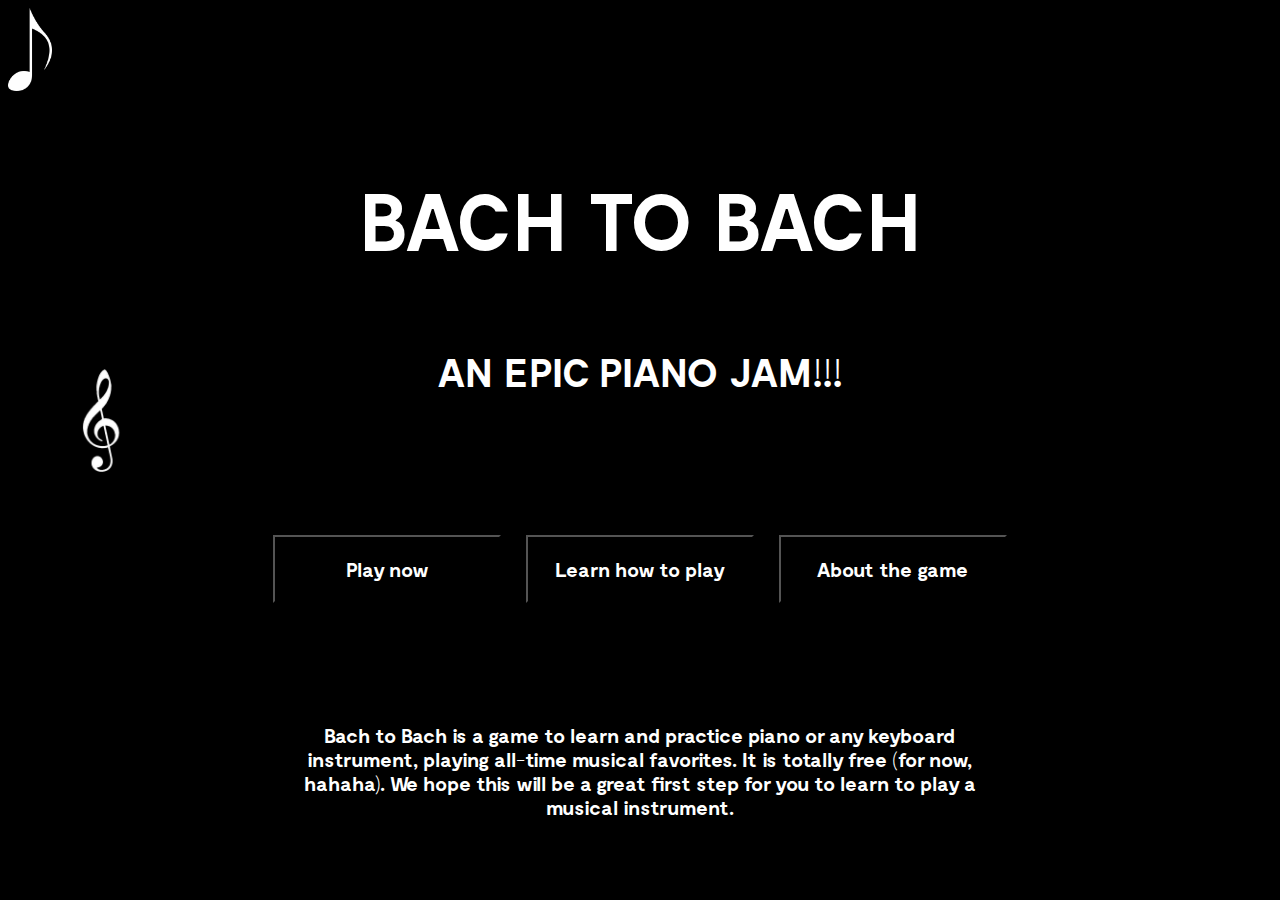
==== index.html @ d1cb7534 "Reviewed layout" ====
<!DOCTYPE html>
<html lang="en">

<head>
  <meta charset="UTF-8">
  <meta name="viewport" content="width=device-width, initial-scale=1.0">
  <meta http-equiv="X-UA-Compatible" content="ie=edge">
  <link rel="stylesheet" href="./css/landing.css">
  <title> Bach to Bach - Become a keyboard hero </title>
</head>

<body>

  <div id="main_landing_container">

    <img src="./images/note.png" width="3.5%" id="note">
    <img src="./images/musickey.jpg" width="15%" id="key">

    <header id="big_text">

      <p id="title"> BACH TO BACH <p>

          <p id="sub_title"> AN EPIC PIANO JAM!!! </p>


    </header>

    <div id="landing_button_container">

      <button onclick="window.location.href = './game.html'"> Play now </button>
      <button> Learn how to play </button>
      <button> About the game </button>

    </div>

    <div id="content_section">

      Bach to Bach is a game to learn and practice piano or any keyboard instrument, playing all-time musical favorites.
      It is totally free (for now, hahaha). We hope this will be a great first step for you to learn to play a musical
      instrument.

    </div>

  </div>



  </div>

</body>

</html>
---- css/landing.css ----
@import url('https://fonts.googleapis.com/css?family=Encode+Sans+Expanded&display=swap');
@import url('https://fonts.googleapis.com/css?family=Nunito&display=swap');


@font-face {
  
  font-family: 'AlphaMusicMan';
  src: url('/fonts/AlphaMusicMan.ttf');
    
  font-family: 'DTNOTED';
  src: url('/fonts/DTNOTED_.TTF');

  font-family: 'moderat';
  src: url('/fonts/moderat_stylistic_set_01_bold.ttf');

}


*
{
  box-sizing: border-box;
  font-family:  'moderat';
  background-color: black;

}

#main_landing_container

{

  display: flex;
  flex-direction: column;
  justify-content: center;
  text-align: center;



}

#key

{

  position: absolute;
}

#title {

  font-size: 80px;
  color: white;
}


#sub_title {

  font-size: 40px;
  color: white;
}

#landing_button_container 

{

  display: flex;
  flex-direction: row;
  justify-content: space-around;
  width: 60%;
  margin: 100px auto;
  
}

button
{
  width: 30%;
  color: white;
  font-size: 20px;
  padding: 20px;
}

#content_section

{

  color: white;
  font-size: 20px;
  width: 60%;
  margin: auto;
  padding: 20px;
}
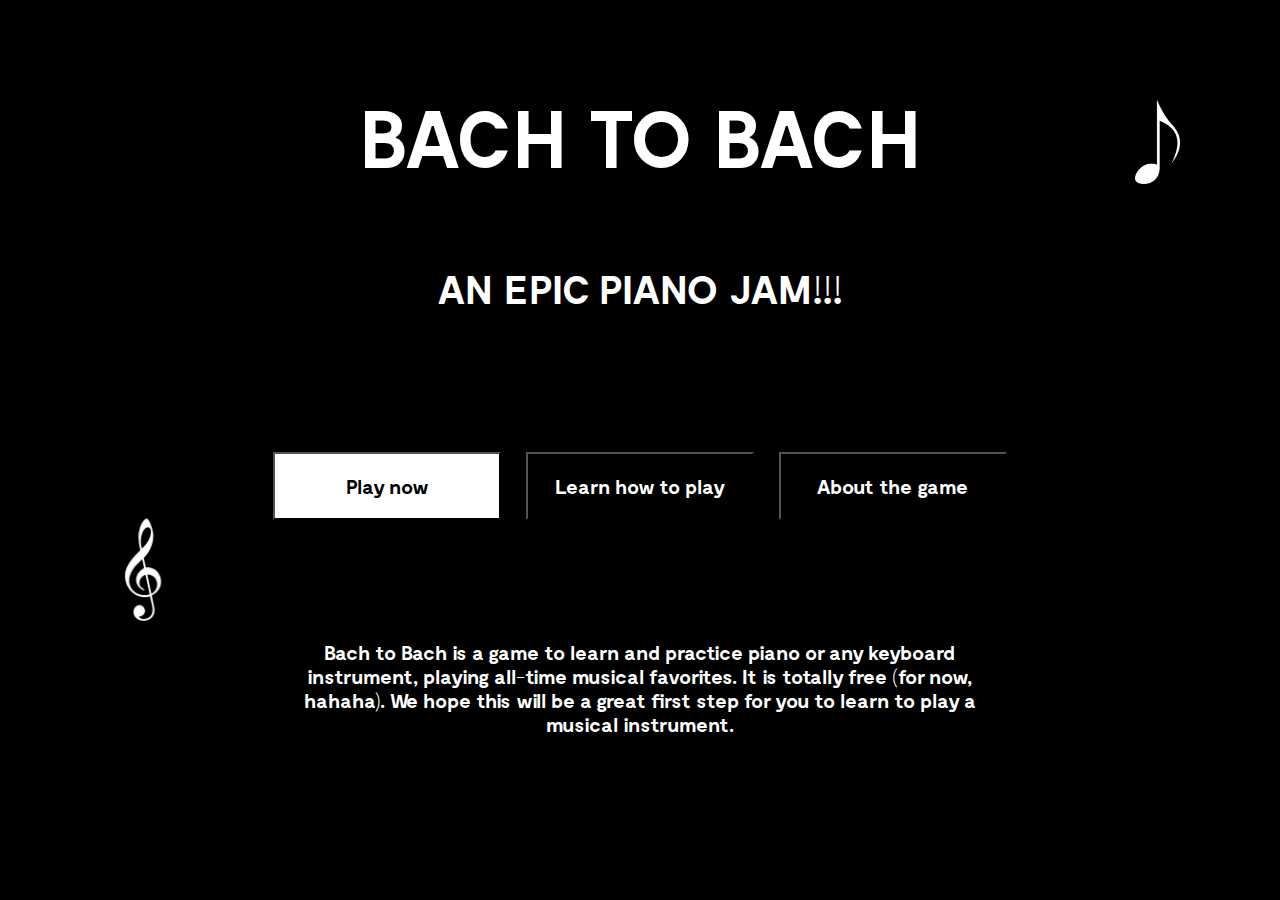
==== commit 67a330c7: "Reviewed layout" ====
--- a/index.html
+++ b/index.html
@@ -27,7 +27,7 @@
 
     <div id="landing_button_container">
 
-      <button onclick="window.location.href = './game.html'"> Play now </button>
+      <button id="play_now" onclick="window.location.href = './game.html'"> Play now </button>
       <button> Learn how to play </button>
       <button> About the game </button>
 
--- a/css/landing.css
+++ b/css/landing.css
@@ -37,11 +37,29 @@
 
 }
 
+#note {
+
+  position: absolute;
+ top: 100px;
+  right: 100px; 
+
+  transform: translate(-3000,550px);
+  -webkit-transform: translate(-300,550px);
+  -o-transform: translate(-300,350px); 
+  -moz-transform: translate(-300,350px);
+
+
+}
+
 #key
 
 {
 
   position: absolute;
+  top: 500px;
+  left: 50px
+
+
 }
 
 #title {
@@ -86,4 +104,13 @@
   width: 60%;
   margin: auto;
   padding: 20px;
+}
+
+#play_now
+
+{
+
+background-color: white;
+color: black;
+
 }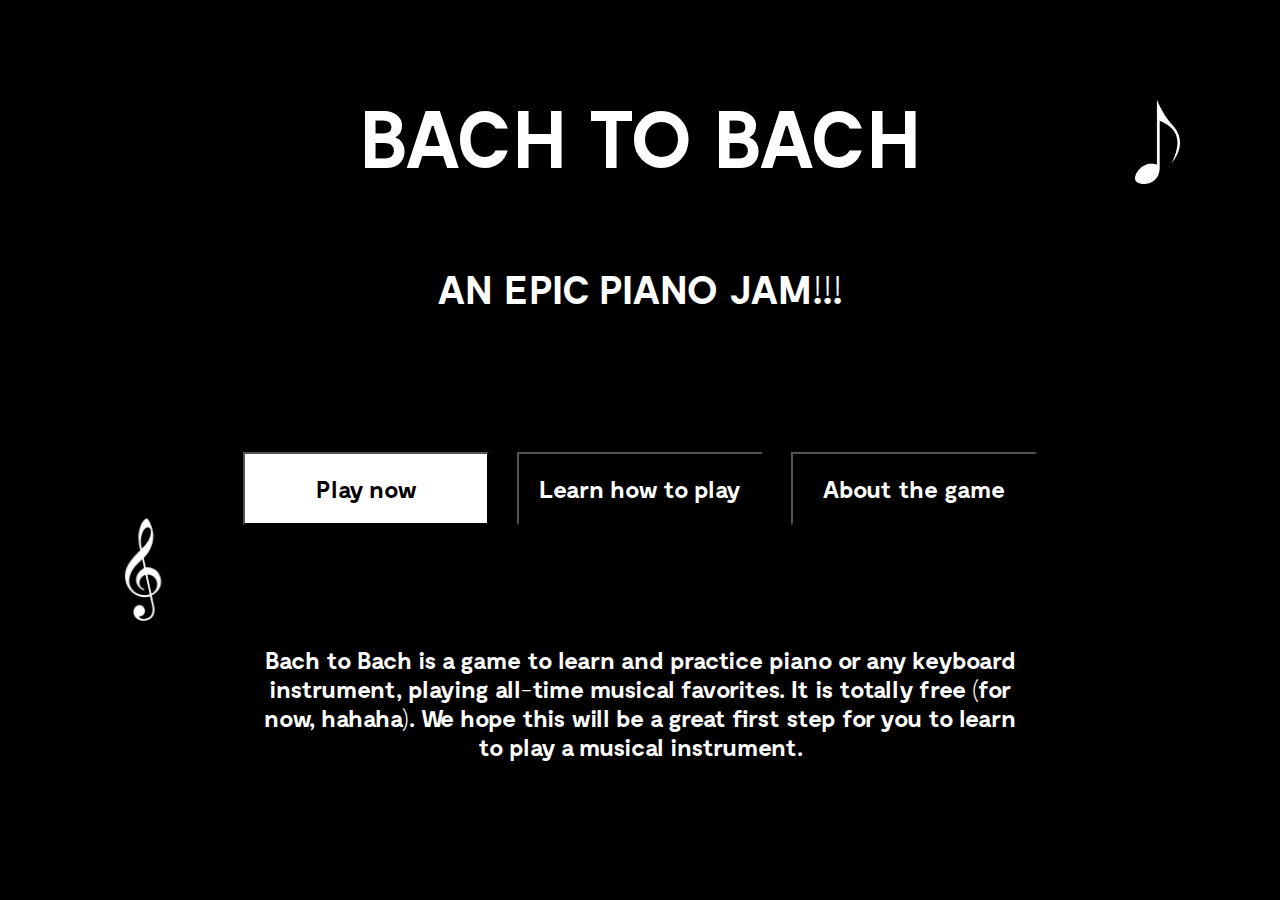
==== commit 82b2a843: "showing the keys at the bottom of the keyboard now wit the css" ====
--- a/index.html
+++ b/index.html
@@ -6,6 +6,9 @@
   <meta name="viewport" content="width=device-width, initial-scale=1.0">
   <meta http-equiv="X-UA-Compatible" content="ie=edge">
   <link rel="stylesheet" href="./css/landing.css">
+
+  <script src="./scripts/startup.js" type="text/javascript"></script>
+
   <title> Bach to Bach - Become a keyboard hero </title>
 </head>
 
@@ -28,8 +31,8 @@
     <div id="landing_button_container">
 
       <button id="play_now" onclick="window.location.href = './game.html'"> Play now </button>
-      <button> Learn how to play </button>
-      <button> About the game </button>
+      <button id="how_to_play"> Learn how to play </button>
+      <button id="about"> About the game </button>
 
     </div>
 
--- a/css/landing.css
+++ b/css/landing.css
@@ -5,13 +5,13 @@
 @font-face {
   
   font-family: 'AlphaMusicMan';
-  src: url('/fonts/AlphaMusicMan.ttf');
+  src: url("../fonts/AlphaMusicMan.ttf");
     
   font-family: 'DTNOTED';
-  src: url('/fonts/DTNOTED_.TTF');
+  src: url("../fonts/DTNOTED_.TTF");
 
   font-family: 'moderat';
-  src: url('/fonts/moderat_stylistic_set_01_bold.ttf');
+  src: url("../fonts/moderat_stylistic_set_01_bold.ttf");
 
 }
 
@@ -37,18 +37,41 @@
 
 }
 
+@keyframes moveNote {
+
+  from {
+    transform: translate(0px,0px);
+  }
+  50% {
+    transform: translate(0px,550px);
+  }
+
+  to {
+
+    transform: translate(0px,0px);
+  }
+}
+
+@keyframes moveKey {
+
+  from {
+    transform: translate(0px,0px);
+  }
+  50% {
+    transform: translate(0px,200px);
+  }
+
+  to {
+
+    transform: translate(0px,0px);
+  }
+}
+
 #note {
-
   position: absolute;
- top: 100px;
+  top: 100px;
   right: 100px; 
-
-  transform: translate(-3000,550px);
-  -webkit-transform: translate(-300,550px);
-  -o-transform: translate(-300,350px); 
-  -moz-transform: translate(-300,350px);
-
-
+  animation: moveNote 5s infinite;
 }
 
 #key
@@ -57,7 +80,8 @@
 
   position: absolute;
   top: 500px;
-  left: 50px
+  left: 50px;
+  animation: moveKey 5s infinite;
 
 
 }
@@ -82,7 +106,7 @@
   display: flex;
   flex-direction: row;
   justify-content: space-around;
-  width: 60%;
+  width: 65%;
   margin: 100px auto;
   
 }
@@ -91,7 +115,7 @@
 {
   width: 30%;
   color: white;
-  font-size: 20px;
+  font-size: 24px;
   padding: 20px;
 }
 
@@ -100,8 +124,8 @@
 {
 
   color: white;
-  font-size: 20px;
-  width: 60%;
+  font-size: 24px;
+  width: 65%;
   margin: auto;
   padding: 20px;
 }
@@ -113,4 +137,11 @@
 background-color: white;
 color: black;
 
+}
+
+a 
+
+{
+
+  color: lightblue;
 }